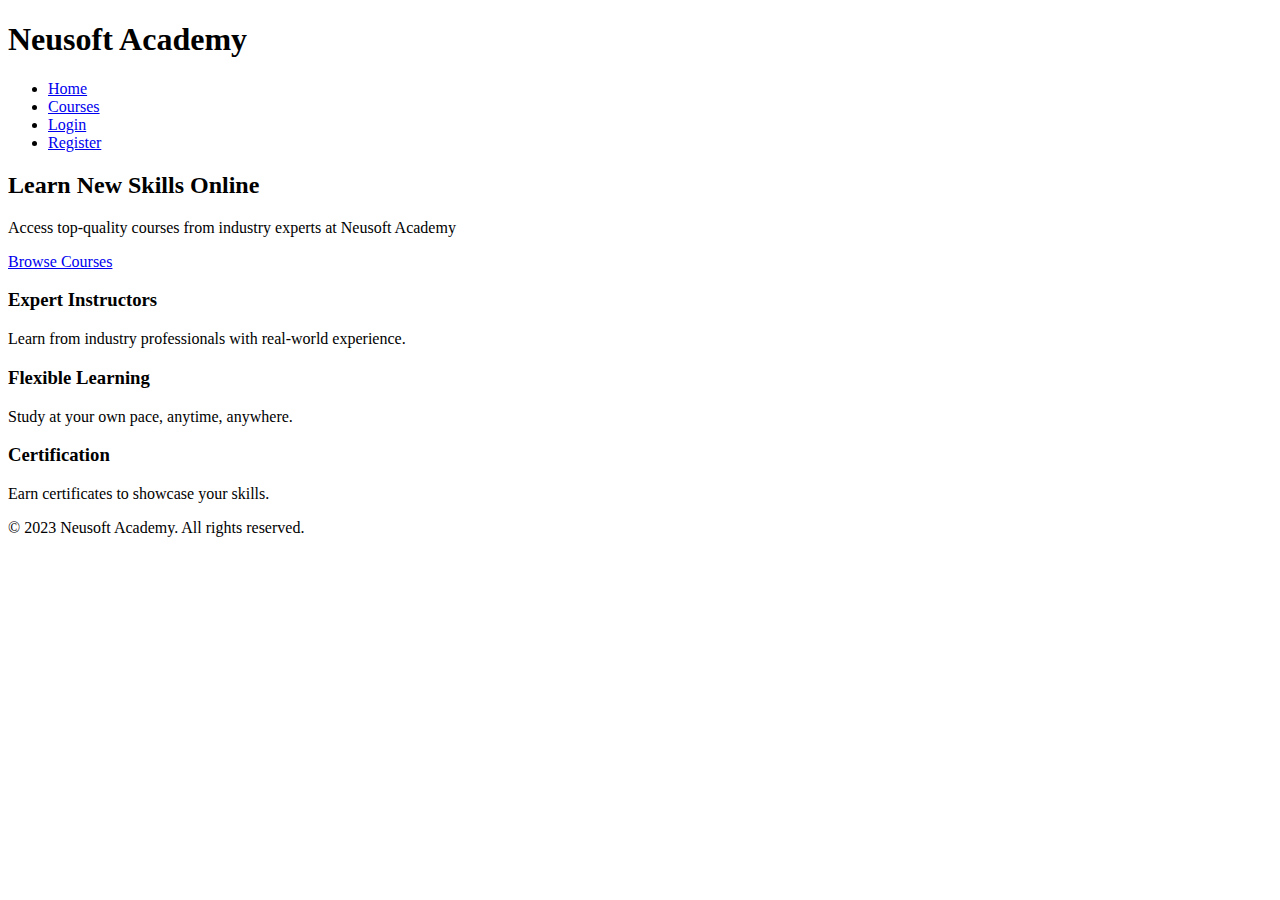
==== index.html @ 87acdb53 "Add files via upload" ====
<!DOCTYPE html>
<html lang="en">
<head>
    <meta charset="UTF-8">
    <meta name="viewport" content="width=device-width, initial-scale=1.0">
    <title>Neusoft Academy - Home</title>
    <link rel="stylesheet" href="css/style.css">
    <link rel="stylesheet" href="css/responsive.css">
</head>
<body>
    <header>
        <div class="container">
            <div class="logo">
                <h1>Neusoft Academy</h1>
            </div>
            <nav>
                <ul>
                    <li><a href="index.html" class="active">Home</a></li>
                    <li><a href="courses.html">Courses</a></li>
                    <li><a href="login.html">Login</a></li>
                    <li><a href="register.html">Register</a></li>
                </ul>
            </nav>
        </div>
    </header>

    <section class="hero">
        <div class="container">
            <h2>Learn New Skills Online</h2>
            <p>Access top-quality courses from industry experts at Neusoft Academy</p>
            <a href="courses.html" class="btn">Browse Courses</a>
        </div>
    </section>

    <section class="features">
        <div class="container">
            <div class="feature-box">
                <h3>Expert Instructors</h3>
                <p>Learn from industry professionals with real-world experience.</p>
            </div>
            <div class="feature-box">
                <h3>Flexible Learning</h3>
                <p>Study at your own pace, anytime, anywhere.</p>
            </div>
            <div class="feature-box">
                <h3>Certification</h3>
                <p>Earn certificates to showcase your skills.</p>
            </div>
        </div>
    </section>

    <footer>
        <div class="container">
            <p>&copy; 2023 Neusoft Academy. All rights reserved.</p>
        </div>
    </footer>

    <script src="js/main.js"></script>
</body>
</html>
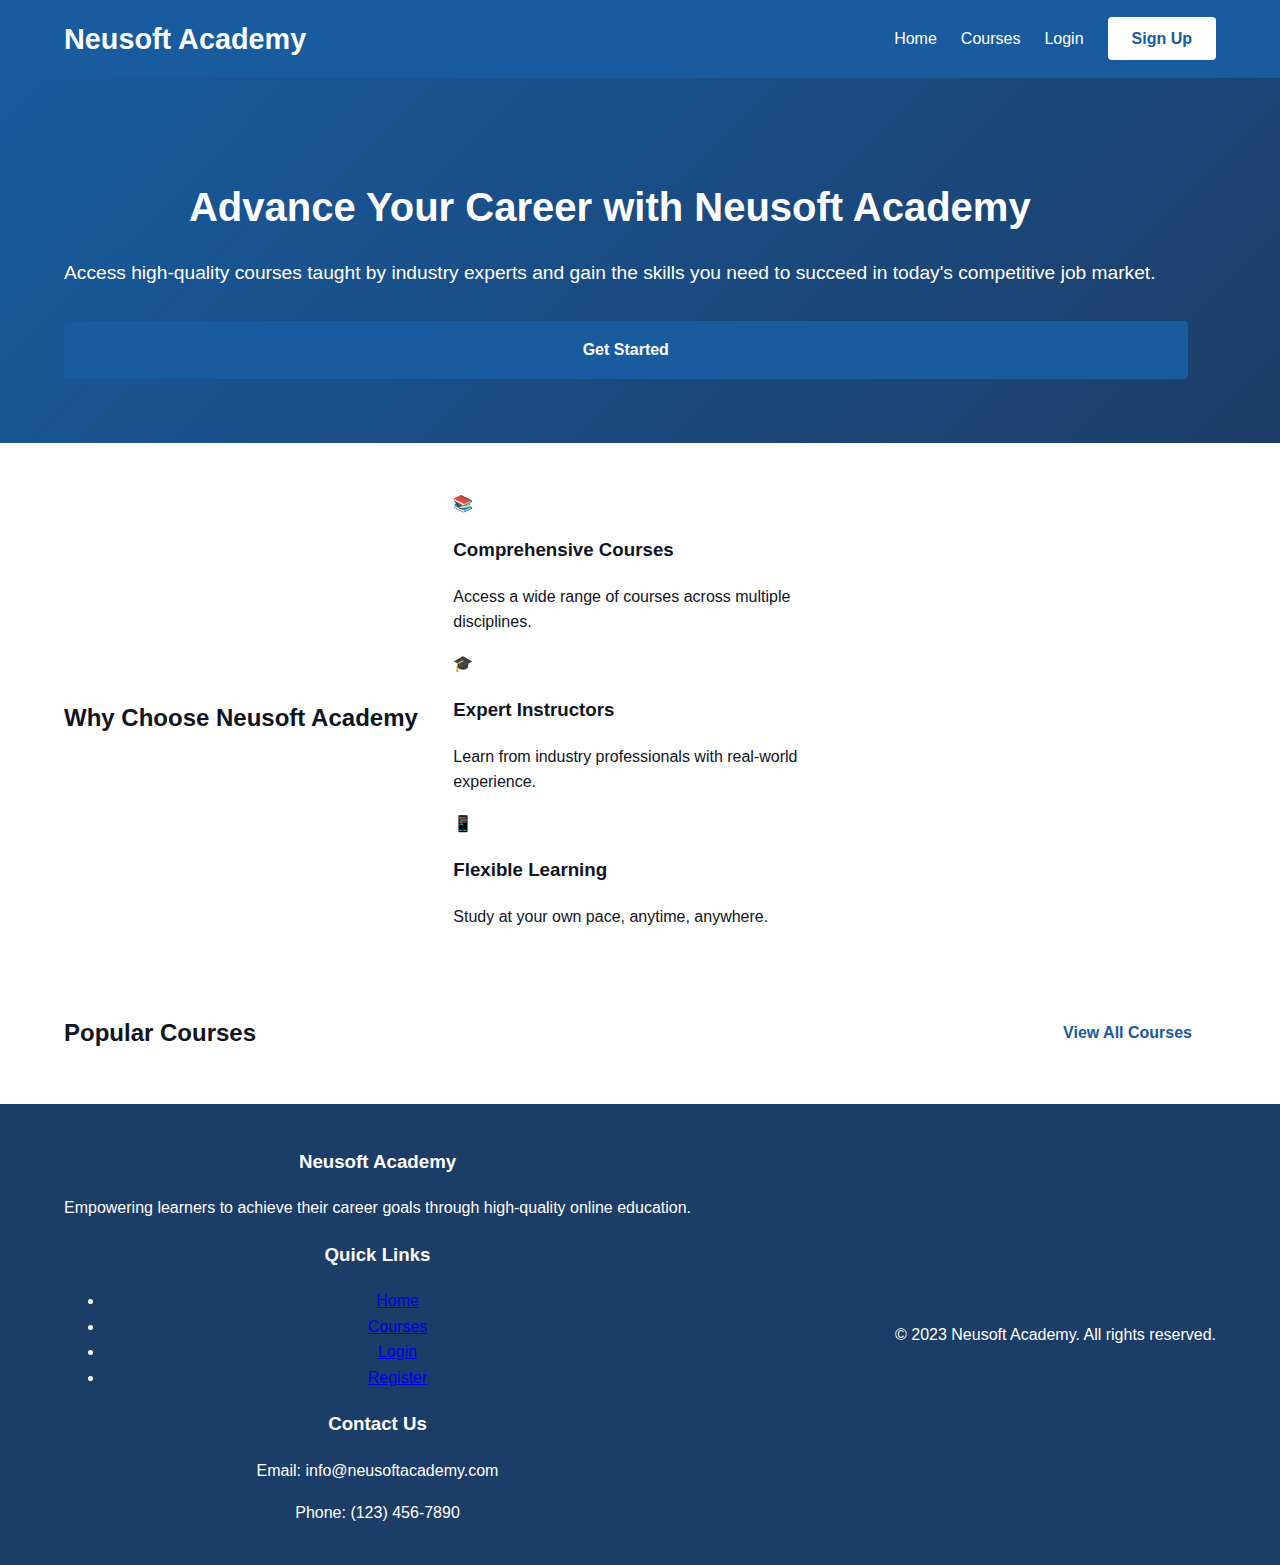
==== commit dc5c7939: "Update index.html" ====
--- a/index.html
+++ b/index.html
@@ -3,9 +3,9 @@
 <head>
     <meta charset="UTF-8">
     <meta name="viewport" content="width=device-width, initial-scale=1.0">
-    <title>Neusoft Academy - Home</title>
+    <title>Neusoft Academy - Online Learning Platform</title>
     <link rel="stylesheet" href="css/style.css">
-    <link rel="stylesheet" href="css/responsive.css">
+    <link rel="stylesheet" href="css/auth.css">
 </head>
 <body>
     <header>
@@ -15,10 +15,10 @@
             </div>
             <nav>
                 <ul>
-                    <li><a href="index.html" class="active">Home</a></li>
+                    <li><a href="index.html">Home</a></li>
                     <li><a href="courses.html">Courses</a></li>
                     <li><a href="login.html">Login</a></li>
-                    <li><a href="register.html">Register</a></li>
+                    <li><a href="register.html" class="btn">Sign Up</a></li>
                 </ul>
             </nav>
         </div>
@@ -26,32 +26,74 @@
 
     <section class="hero">
         <div class="container">
-            <h2>Learn New Skills Online</h2>
-            <p>Access top-quality courses from industry experts at Neusoft Academy</p>
-            <a href="courses.html" class="btn">Browse Courses</a>
+            <div class="hero-content">
+                <h2>Advance Your Career with Neusoft Academy</h2>
+                <p>Access high-quality courses taught by industry experts and gain the skills you need to succeed in today's competitive job market.</p>
+                <a href="register.html" class="btn btn-primary">Get Started</a>
+            </div>
         </div>
     </section>
 
     <section class="features">
         <div class="container">
-            <div class="feature-box">
-                <h3>Expert Instructors</h3>
-                <p>Learn from industry professionals with real-world experience.</p>
+            <h2>Why Choose Neusoft Academy</h2>
+            <div class="features-grid">
+                <div class="feature">
+                    <div class="feature-icon">📚</div>
+                    <h3>Comprehensive Courses</h3>
+                    <p>Access a wide range of courses across multiple disciplines.</p>
+                </div>
+                <div class="feature">
+                    <div class="feature-icon">🎓</div>
+                    <h3>Expert Instructors</h3>
+                    <p>Learn from industry professionals with real-world experience.</p>
+                </div>
+                <div class="feature">
+                    <div class="feature-icon">📱</div>
+                    <h3>Flexible Learning</h3>
+                    <p>Study at your own pace, anytime, anywhere.</p>
+                </div>
             </div>
-            <div class="feature-box">
-                <h3>Flexible Learning</h3>
-                <p>Study at your own pace, anytime, anywhere.</p>
+        </div>
+    </section>
+
+    <section class="popular-courses">
+        <div class="container">
+            <h2>Popular Courses</h2>
+            <div class="courses-grid" id="popularCourses">
+                <!-- Courses will be loaded via JavaScript -->
             </div>
-            <div class="feature-box">
-                <h3>Certification</h3>
-                <p>Earn certificates to showcase your skills.</p>
+            <div class="text-center">
+                <a href="courses.html" class="btn btn-secondary">View All Courses</a>
             </div>
         </div>
     </section>
 
     <footer>
         <div class="container">
-            <p>&copy; 2023 Neusoft Academy. All rights reserved.</p>
+            <div class="footer-content">
+                <div class="footer-section">
+                    <h3>Neusoft Academy</h3>
+                    <p>Empowering learners to achieve their career goals through high-quality online education.</p>
+                </div>
+                <div class="footer-section">
+                    <h3>Quick Links</h3>
+                    <ul>
+                        <li><a href="index.html">Home</a></li>
+                        <li><a href="courses.html">Courses</a></li>
+                        <li><a href="login.html">Login</a></li>
+                        <li><a href="register.html">Register</a></li>
+                    </ul>
+                </div>
+                <div class="footer-section">
+                    <h3>Contact Us</h3>
+                    <p>Email: info@neusoftacademy.com</p>
+                    <p>Phone: (123) 456-7890</p>
+                </div>
+            </div>
+            <div class="footer-bottom">
+                <p>&copy; 2023 Neusoft Academy. All rights reserved.</p>
+            </div>
         </div>
     </footer>
 
--- a/css/style.css
+++ b/css/style.css
@@ -0,0 +1,154 @@
+/* Color Palette */
+:root {
+    --primary: #185b9f;
+    --primary-dark: #1c4c83;
+    --primary-darker: #1c3d67;
+    --secondary: #4f74af;
+    --light: #dde1ef;
+    --lighter: #ffffff;
+    --dark: #10141e;
+    --gray: #5c5c5c;
+}
+
+/* Base Styles */
+body {
+    font-family: 'Segoe UI', Tahoma, Geneva, Verdana, sans-serif;
+    line-height: 1.6;
+    color: var(--dark);
+    margin: 0;
+    padding: 0;
+    background-color: var(--lighter);
+}
+
+.container {
+    width: 90%;
+    max-width: 1200px;
+    margin: 0 auto;
+    padding: 0 15px;
+}
+
+/* Header Styles */
+header {
+    background-color: var(--primary);
+    color: var(--lighter);
+    padding: 1rem 0;
+    box-shadow: 0 2px 5px rgba(0,0,0,0.1);
+}
+
+.logo h1 {
+    margin: 0;
+    font-size: 1.8rem;
+}
+
+nav ul {
+    list-style: none;
+    display: flex;
+    margin: 0;
+    padding: 0;
+}
+
+nav ul li {
+    margin-left: 1.5rem;
+}
+
+nav ul li a {
+    color: var(--lighter);
+    text-decoration: none;
+    font-weight: 500;
+    transition: color 0.3s;
+}
+
+nav ul li a:hover, nav ul li a.active {
+    color: var(--light);
+}
+
+/* Hero Section */
+.hero {
+    background: linear-gradient(135deg, var(--primary), var(--primary-darker));
+    color: var(--lighter);
+    padding: 4rem 0;
+    text-align: center;
+}
+
+.hero h2 {
+    font-size: 2.5rem;
+    margin-bottom: 1rem;
+}
+
+.hero p {
+    font-size: 1.2rem;
+    margin-bottom: 2rem;
+}
+
+/* Button Styles */
+.btn {
+    display: inline-block;
+    background-color: var(--lighter);
+    color: var(--primary);
+    padding: 0.8rem 1.5rem;
+    border-radius: 4px;
+    text-decoration: none;
+    font-weight: 600;
+    transition: all 0.3s;
+}
+
+.btn:hover {
+    background-color: var(--light);
+    transform: translateY(-2px);
+}
+
+/* Features Section */
+.features {
+    padding: 3rem 0;
+}
+
+.feature-box {
+    background-color: var(--lighter);
+    border: 1px solid var(--light);
+    border-radius: 8px;
+    padding: 1.5rem;
+    margin: 1rem;
+    text-align: center;
+    box-shadow: 0 2px 10px rgba(0,0,0,0.05);
+    transition: transform 0.3s;
+}
+
+.feature-box:hover {
+    transform: translateY(-5px);
+}
+
+.feature-box h3 {
+    color: var(--primary);
+    margin-top: 0;
+}
+
+/* Footer */
+footer {
+    background-color: var(--primary-darker);
+    color: var(--lighter);
+    text-align: center;
+    padding: 1.5rem 0;
+    margin-top: 2rem;
+}
+
+/* Responsive Grid */
+@media (min-width: 768px) {
+    .container {
+        display: flex;
+        flex-wrap: wrap;
+        justify-content: space-between;
+        align-items: center;
+    }
+    
+    .features .container {
+        display: grid;
+        grid-template-columns: repeat(3, 1fr);
+        gap: 1rem;
+    }
+    
+    header .container {
+        display: flex;
+        justify-content: space-between;
+        align-items: center;
+    }
+}
--- a/css/auth.css
+++ b/css/auth.css
@@ -0,0 +1,83 @@
+.auth-container {
+    display: flex;
+    justify-content: center;
+    align-items: center;
+    min-height: calc(100vh - 200px);
+    padding: 2rem 0;
+}
+
+.auth-form {
+    background-color: var(--lighter);
+    border-radius: 8px;
+    box-shadow: 0 4px 15px rgba(0, 0, 0, 0.1);
+    padding: 2rem;
+    width: 100%;
+    max-width: 500px;
+}
+
+.auth-form h2 {
+    color: var(--primary);
+    text-align: center;
+    margin-bottom: 1.5rem;
+}
+
+.form-group {
+    margin-bottom: 1.5rem;
+}
+
+.form-group label {
+    display: block;
+    margin-bottom: 0.5rem;
+    color: var(--primary-dark);
+    font-weight: 500;
+}
+
+.form-group input,
+.form-group select,
+.form-group textarea {
+    width: 100%;
+    padding: 0.8rem;
+    border: 1px solid var(--light);
+    border-radius: 4px;
+    font-size: 1rem;
+    transition: border-color 0.3s;
+}
+
+.form-group input:focus,
+.form-group select:focus,
+.form-group textarea:focus {
+    outline: none;
+    border-color: var(--primary);
+}
+
+.btn-primary {
+    background-color: var(--primary);
+    color: white;
+    width: 100%;
+    padding: 1rem;
+    font-size: 1rem;
+    border: none;
+    border-radius: 4px;
+    cursor: pointer;
+    transition: background-color 0.3s;
+}
+
+.btn-primary:hover {
+    background-color: var(--primary-dark);
+}
+
+.auth-link {
+    text-align: center;
+    margin-top: 1.5rem;
+    color: var(--gray);
+}
+
+.auth-link a {
+    color: var(--primary);
+    text-decoration: none;
+    font-weight: 500;
+}
+
+.auth-link a:hover {
+    text-decoration: underline;
+}
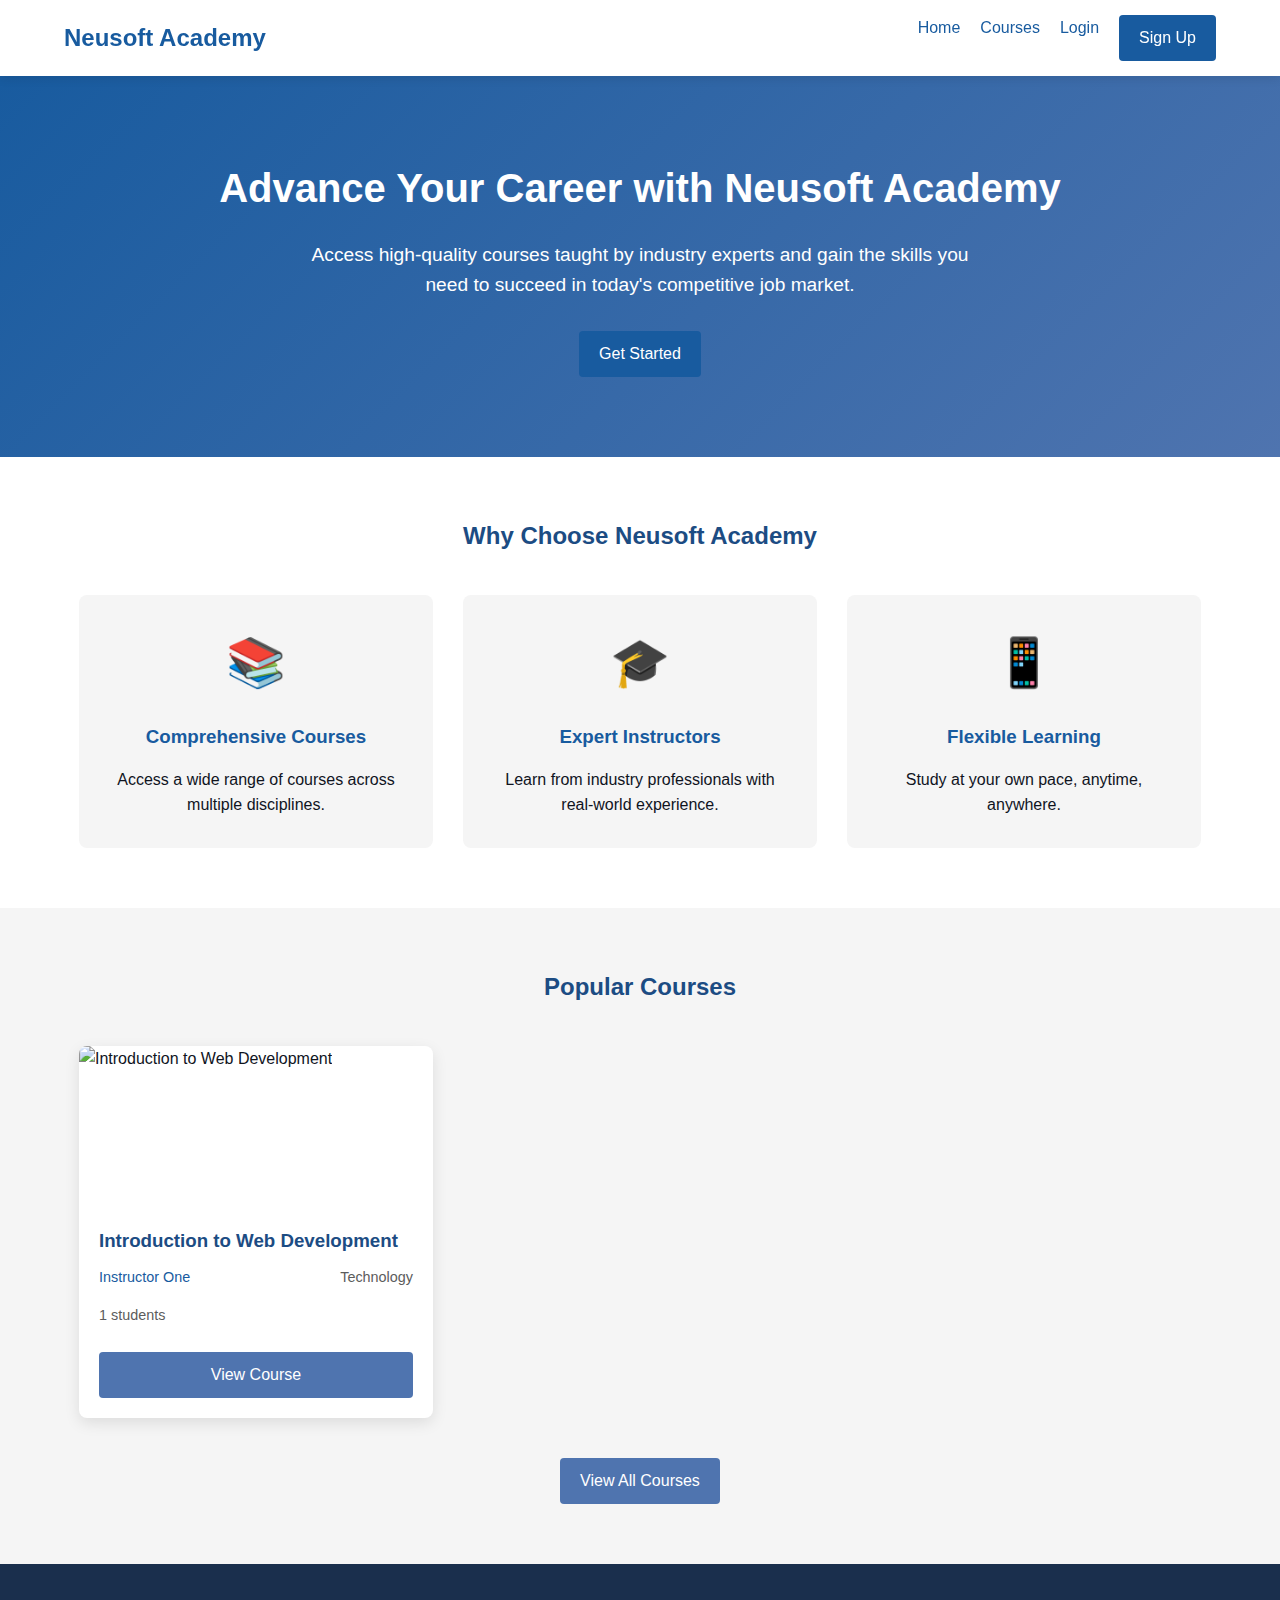
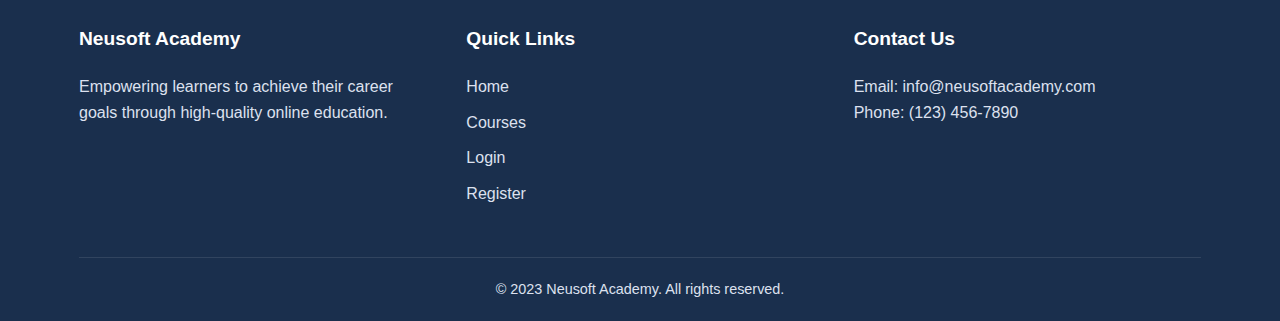
==== commit 8d87fd90: "Update index.html" ====
--- a/index.html
+++ b/index.html
@@ -98,5 +98,6 @@
     </footer>
 
     <script src="js/main.js"></script>
+    <script src="js/database.js"></script>
 </body>
 </html>
--- a/css/style.css
+++ b/css/style.css
@@ -1,23 +1,38 @@
-/* Color Palette */
+/* Global Styles */
 :root {
-    --primary: #185b9f;
+    --primary-color: #185b9f;
     --primary-dark: #1c4c83;
     --primary-darker: #1c3d67;
-    --secondary: #4f74af;
-    --light: #dde1ef;
-    --lighter: #ffffff;
-    --dark: #10141e;
+    --primary-darkest: #1a2f4d;
+    --secondary-color: #4f74af;
+    --secondary-light: #758ebf;
+    --secondary-lighter: #98a9cf;
+    --secondary-lightest: #bac5df;
+    --light-color: #dde1ef;
+    --white: #ffffff;
+    --black: #000000;
+    --gray-dark: #162134;
+    --gray-darker: #10141e;
     --gray: #5c5c5c;
-}
-
-/* Base Styles */
+    --gray-light: #d3d3d3;
+    --gray-lighter: #f5f5f5;
+    --success-color: #28a745;
+    --warning-color: #ffc107;
+    --danger-color: #dc3545;
+    --info-color: #17a2b8;
+}
+
+* {
+    margin: 0;
+    padding: 0;
+    box-sizing: border-box;
+}
+
 body {
     font-family: 'Segoe UI', Tahoma, Geneva, Verdana, sans-serif;
     line-height: 1.6;
-    color: var(--dark);
-    margin: 0;
-    padding: 0;
-    background-color: var(--lighter);
+    color: var(--gray-darker);
+    background-color: var(--gray-lighter);
 }
 
 .container {
@@ -27,128 +42,315 @@
     padding: 0 15px;
 }
 
+a {
+    text-decoration: none;
+    color: var(--primary-color);
+    transition: color 0.3s ease;
+}
+
+a:hover {
+    color: var(--primary-dark);
+}
+
+img {
+    max-width: 100%;
+    height: auto;
+}
+
+.btn {
+    display: inline-block;
+    padding: 10px 20px;
+    background-color: var(--primary-color);
+    color: var(--white);
+    border: none;
+    border-radius: 4px;
+    cursor: pointer;
+    transition: all 0.3s ease;
+    text-align: center;
+}
+
+.btn:hover {
+    background-color: var(--primary-dark);
+    color: var(--white);
+    transform: translateY(-2px);
+}
+
+.btn-primary {
+    background-color: var(--primary-color);
+    color: var(--white);
+}
+
+.btn-primary:hover {
+    background-color: var(--primary-dark);
+}
+
+.btn-secondary {
+    background-color: var(--secondary-color);
+    color: var(--white);
+}
+
+.btn-secondary:hover {
+    background-color: var(--secondary-light);
+}
+
+.text-center {
+    text-align: center;
+}
+
 /* Header Styles */
 header {
-    background-color: var(--primary);
-    color: var(--lighter);
-    padding: 1rem 0;
-    box-shadow: 0 2px 5px rgba(0,0,0,0.1);
+    background-color: var(--white);
+    box-shadow: 0 2px 10px rgba(0, 0, 0, 0.1);
+    position: sticky;
+    top: 0;
+    z-index: 1000;
+}
+
+header .container {
+    display: flex;
+    justify-content: space-between;
+    align-items: center;
+    padding: 15px 0;
 }
 
 .logo h1 {
-    margin: 0;
-    font-size: 1.8rem;
+    color: var(--primary-color);
+    font-size: 24px;
+    font-weight: 700;
 }
 
 nav ul {
+    display: flex;
     list-style: none;
-    display: flex;
-    margin: 0;
-    padding: 0;
 }
 
 nav ul li {
-    margin-left: 1.5rem;
+    margin-left: 20px;
 }
 
 nav ul li a {
-    color: var(--lighter);
-    text-decoration: none;
     font-weight: 500;
-    transition: color 0.3s;
-}
-
-nav ul li a:hover, nav ul li a.active {
-    color: var(--light);
+    padding: 5px 0;
+    position: relative;
+}
+
+nav ul li a.active {
+    color: var(--primary-dark);
+    font-weight: 600;
+}
+
+nav ul li a.active::after {
+    content: '';
+    position: absolute;
+    bottom: 0;
+    left: 0;
+    width: 100%;
+    height: 2px;
+    background-color: var(--primary-color);
 }
 
 /* Hero Section */
 .hero {
-    background: linear-gradient(135deg, var(--primary), var(--primary-darker));
-    color: var(--lighter);
-    padding: 4rem 0;
-    text-align: center;
-}
-
-.hero h2 {
+    background: linear-gradient(135deg, var(--primary-color), var(--secondary-color));
+    color: var(--white);
+    padding: 80px 0;
+    text-align: center;
+}
+
+.hero-content h2 {
     font-size: 2.5rem;
-    margin-bottom: 1rem;
-}
-
-.hero p {
+    margin-bottom: 20px;
+}
+
+.hero-content p {
     font-size: 1.2rem;
-    margin-bottom: 2rem;
-}
-
-/* Button Styles */
-.btn {
-    display: inline-block;
-    background-color: var(--lighter);
-    color: var(--primary);
-    padding: 0.8rem 1.5rem;
-    border-radius: 4px;
-    text-decoration: none;
-    font-weight: 600;
-    transition: all 0.3s;
-}
-
-.btn:hover {
-    background-color: var(--light);
-    transform: translateY(-2px);
+    max-width: 700px;
+    margin: 0 auto 30px;
 }
 
 /* Features Section */
 .features {
-    padding: 3rem 0;
-}
-
-.feature-box {
-    background-color: var(--lighter);
-    border: 1px solid var(--light);
+    padding: 60px 0;
+    background-color: var(--white);
+}
+
+.features h2 {
+    text-align: center;
+    margin-bottom: 40px;
+    color: var(--primary-dark);
+}
+
+.features-grid {
+    display: grid;
+    grid-template-columns: repeat(auto-fit, minmax(300px, 1fr));
+    gap: 30px;
+}
+
+.feature {
+    text-align: center;
+    padding: 30px;
     border-radius: 8px;
-    padding: 1.5rem;
-    margin: 1rem;
-    text-align: center;
-    box-shadow: 0 2px 10px rgba(0,0,0,0.05);
-    transition: transform 0.3s;
-}
-
-.feature-box:hover {
+    background-color: var(--gray-lighter);
+    transition: transform 0.3s ease, box-shadow 0.3s ease;
+}
+
+.feature:hover {
     transform: translateY(-5px);
-}
-
-.feature-box h3 {
-    color: var(--primary);
-    margin-top: 0;
-}
-
-/* Footer */
+    box-shadow: 0 10px 20px rgba(0, 0, 0, 0.1);
+}
+
+.feature-icon {
+    font-size: 3rem;
+    margin-bottom: 20px;
+}
+
+.feature h3 {
+    margin-bottom: 15px;
+    color: var(--primary-color);
+}
+
+/* Courses Section */
+.popular-courses {
+    padding: 60px 0;
+    background-color: var(--gray-lighter);
+}
+
+.popular-courses h2 {
+    text-align: center;
+    margin-bottom: 40px;
+    color: var(--primary-dark);
+}
+
+.courses-grid {
+    display: grid;
+    grid-template-columns: repeat(auto-fill, minmax(280px, 1fr));
+    gap: 30px;
+    margin-bottom: 40px;
+}
+
+.course-card {
+    background-color: var(--white);
+    border-radius: 8px;
+    overflow: hidden;
+    box-shadow: 0 5px 15px rgba(0, 0, 0, 0.1);
+    transition: transform 0.3s ease, box-shadow 0.3s ease;
+}
+
+.course-card:hover {
+    transform: translateY(-5px);
+    box-shadow: 0 10px 25px rgba(0, 0, 0, 0.15);
+}
+
+.course-image {
+    height: 160px;
+    overflow: hidden;
+}
+
+.course-image img {
+    width: 100%;
+    height: 100%;
+    object-fit: cover;
+    transition: transform 0.5s ease;
+}
+
+.course-card:hover .course-image img {
+    transform: scale(1.05);
+}
+
+.course-info {
+    padding: 20px;
+}
+
+.course-info h3 {
+    margin-bottom: 10px;
+    color: var(--primary-dark);
+}
+
+.course-meta {
+    display: flex;
+    justify-content: space-between;
+    margin-bottom: 15px;
+    font-size: 0.9rem;
+    color: var(--gray);
+}
+
+.course-instructor {
+    color: var(--primary-color);
+}
+
+.course-price {
+    font-weight: bold;
+    color: var(--primary-dark);
+}
+
+.course-rating {
+    color: var(--warning-color);
+}
+
+/* Footer Styles */
 footer {
-    background-color: var(--primary-darker);
-    color: var(--lighter);
-    text-align: center;
-    padding: 1.5rem 0;
-    margin-top: 2rem;
-}
-
-/* Responsive Grid */
-@media (min-width: 768px) {
-    .container {
-        display: flex;
-        flex-wrap: wrap;
-        justify-content: space-between;
-        align-items: center;
-    }
-    
-    .features .container {
-        display: grid;
-        grid-template-columns: repeat(3, 1fr);
-        gap: 1rem;
-    }
-    
+    background-color: var(--primary-darkest);
+    color: var(--light-color);
+    padding: 60px 0 20px;
+}
+
+.footer-content {
+    display: grid;
+    grid-template-columns: repeat(auto-fit, minmax(250px, 1fr));
+    gap: 40px;
+    margin-bottom: 40px;
+}
+
+.footer-section h3 {
+    color: var(--white);
+    margin-bottom: 20px;
+    font-size: 1.2rem;
+}
+
+.footer-section ul {
+    list-style: none;
+}
+
+.footer-section ul li {
+    margin-bottom: 10px;
+}
+
+.footer-section ul li a {
+    color: var(--light-color);
+}
+
+.footer-section ul li a:hover {
+    color: var(--white);
+}
+
+.footer-bottom {
+    text-align: center;
+    padding-top: 20px;
+    border-top: 1px solid rgba(255, 255, 255, 0.1);
+    font-size: 0.9rem;
+}
+
+/* Responsive Styles */
+@media (max-width: 768px) {
     header .container {
-        display: flex;
-        justify-content: space-between;
-        align-items: center;
-    }
-}
+        flex-direction: column;
+        text-align: center;
+    }
+
+    nav ul {
+        margin-top: 20px;
+        flex-direction: column;
+    }
+
+    nav ul li {
+        margin: 5px 0;
+    }
+
+    .hero-content h2 {
+        font-size: 2rem;
+    }
+
+    .hero-content p {
+        font-size: 1rem;
+    }
+}
--- a/css/auth.css
+++ b/css/auth.css
@@ -1,83 +1,107 @@
+/* Authentication Styles */
 .auth-container {
     display: flex;
     justify-content: center;
     align-items: center;
-    min-height: calc(100vh - 200px);
-    padding: 2rem 0;
+    min-height: calc(100vh - 150px);
+    padding: 40px 0;
 }
 
 .auth-form {
-    background-color: var(--lighter);
+    background-color: var(--white);
+    padding: 40px;
     border-radius: 8px;
-    box-shadow: 0 4px 15px rgba(0, 0, 0, 0.1);
-    padding: 2rem;
+    box-shadow: 0 5px 20px rgba(0, 0, 0, 0.1);
     width: 100%;
     max-width: 500px;
 }
 
 .auth-form h2 {
-    color: var(--primary);
     text-align: center;
-    margin-bottom: 1.5rem;
+    margin-bottom: 30px;
+    color: var(--primary-dark);
 }
 
 .form-group {
-    margin-bottom: 1.5rem;
+    margin-bottom: 20px;
 }
 
 .form-group label {
     display: block;
-    margin-bottom: 0.5rem;
+    margin-bottom: 8px;
+    font-weight: 500;
     color: var(--primary-dark);
-    font-weight: 500;
 }
 
 .form-group input,
 .form-group select,
 .form-group textarea {
     width: 100%;
-    padding: 0.8rem;
-    border: 1px solid var(--light);
+    padding: 12px 15px;
+    border: 1px solid var(--gray-light);
     border-radius: 4px;
     font-size: 1rem;
-    transition: border-color 0.3s;
+    transition: border-color 0.3s ease;
 }
 
 .form-group input:focus,
 .form-group select:focus,
 .form-group textarea:focus {
+    border-color: var(--primary-color);
     outline: none;
-    border-color: var(--primary);
 }
 
-.btn-primary {
-    background-color: var(--primary);
-    color: white;
-    width: 100%;
-    padding: 1rem;
-    font-size: 1rem;
-    border: none;
-    border-radius: 4px;
+.checkbox-label {
+    display: flex;
+    align-items: center;
     cursor: pointer;
-    transition: background-color 0.3s;
 }
 
-.btn-primary:hover {
-    background-color: var(--primary-dark);
+.checkbox-label input {
+    margin-right: 10px;
 }
 
-.auth-link {
-    text-align: center;
-    margin-top: 1.5rem;
-    color: var(--gray);
+.auth-links {
+    display: flex;
+    justify-content: space-between;
+    margin-top: 20px;
+    font-size: 0.9rem;
 }
 
-.auth-link a {
-    color: var(--primary);
-    text-decoration: none;
-    font-weight: 500;
+.auth-links a {
+    color: var(--primary-color);
 }
 
-.auth-link a:hover {
+.auth-links a:hover {
     text-decoration: underline;
 }
+
+.message {
+    margin-top: 20px;
+    padding: 10px 15px;
+    border-radius: 4px;
+    text-align: center;
+}
+
+.message.success {
+    background-color: rgba(40, 167, 69, 0.1);
+    color: var(--success-color);
+    border: 1px solid var(--success-color);
+}
+
+.message.error {
+    background-color: rgba(220, 53, 69, 0.1);
+    color: var(--danger-color);
+    border: 1px solid var(--danger-color);
+}
+
+@media (max-width: 576px) {
+    .auth-form {
+        padding: 30px 20px;
+    }
+    
+    .auth-links {
+        flex-direction: column;
+        gap: 10px;
+    }
+}
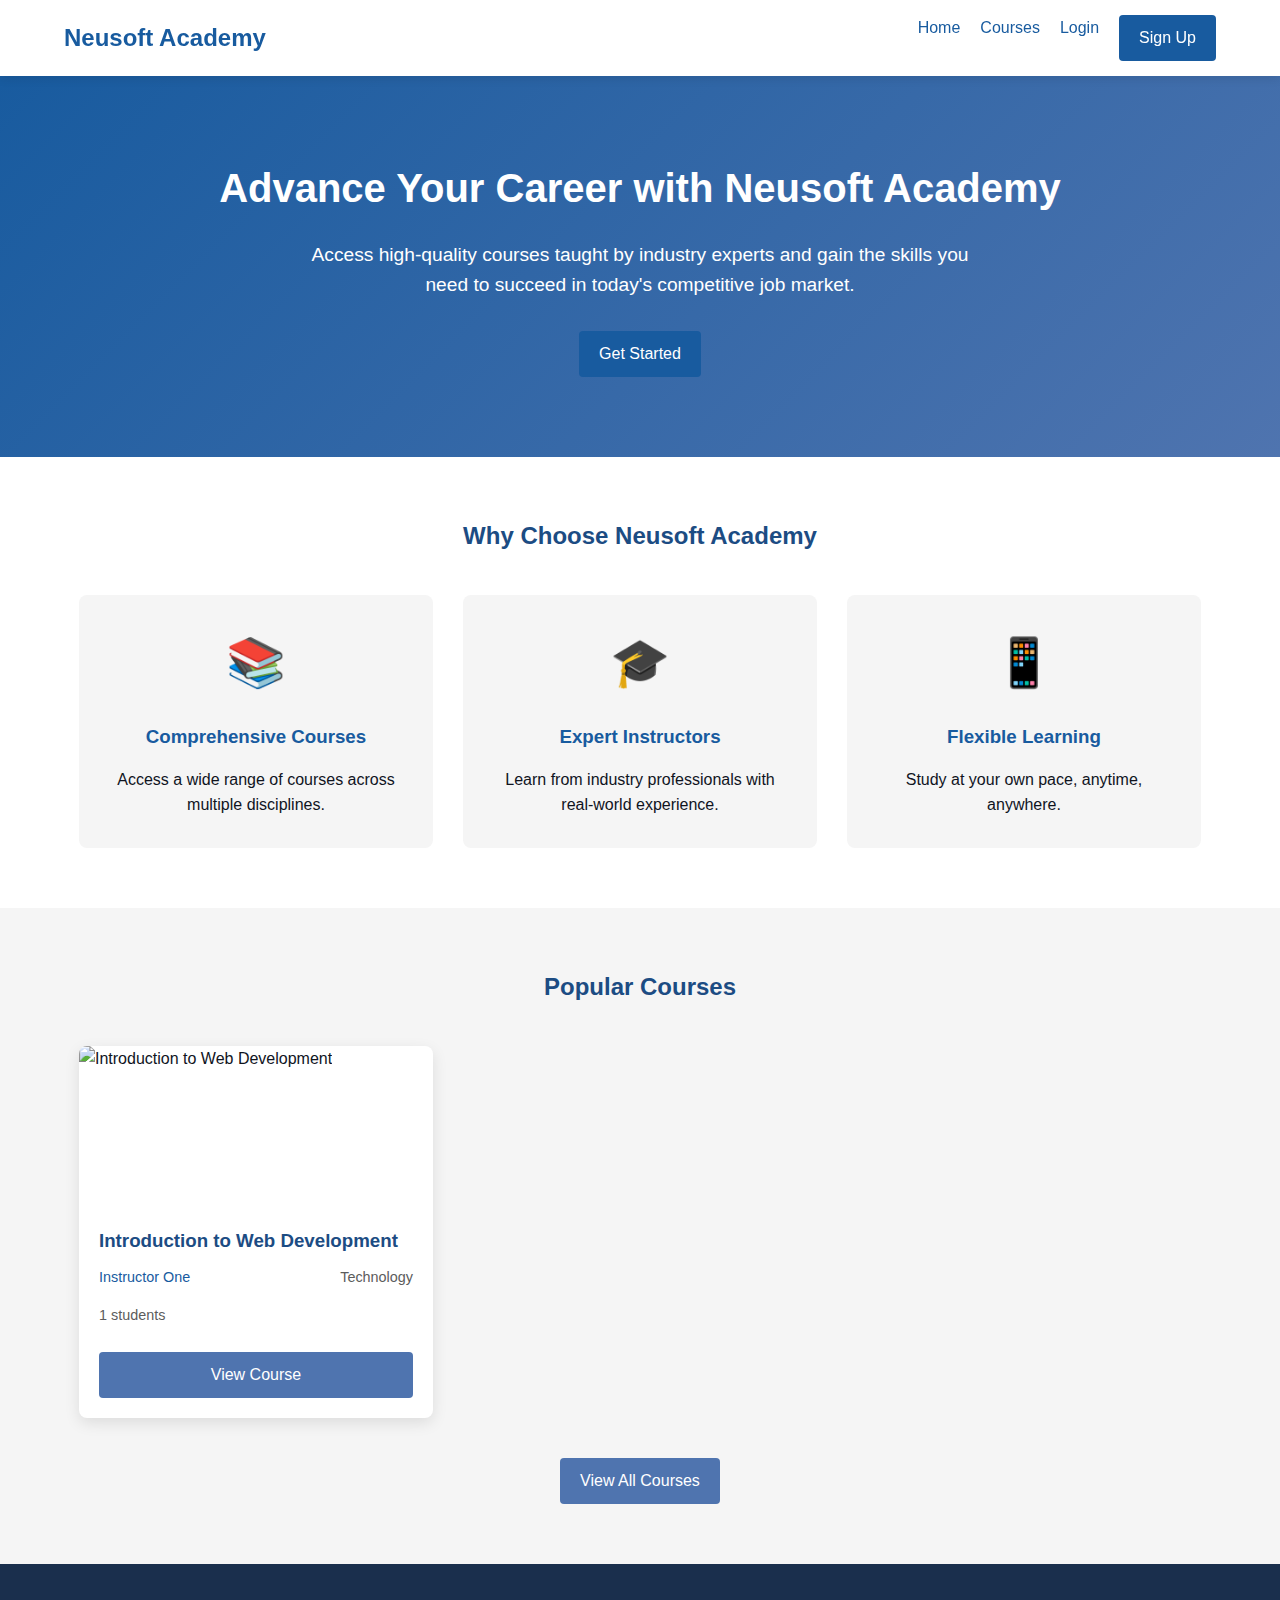
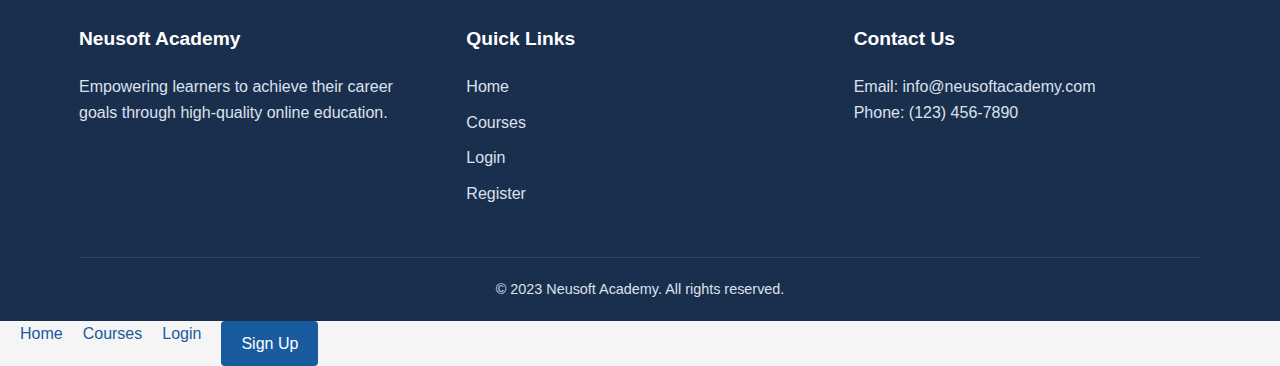
==== commit 3960fd77: "Update index.html" ====
--- a/index.html
+++ b/index.html
@@ -99,5 +99,13 @@
 
     <script src="js/main.js"></script>
     <script src="js/database.js"></script>
+    <nav>
+    <ul>
+        <li><a href="index.html">Home</a></li>
+        <li><a href="courses.html">Courses</a></li>
+        <li><a href="login.html">Login</a></li>
+        <li><a href="register.html" class="btn">Sign Up</a></li>
+    </ul>
+</nav>
 </body>
 </html>
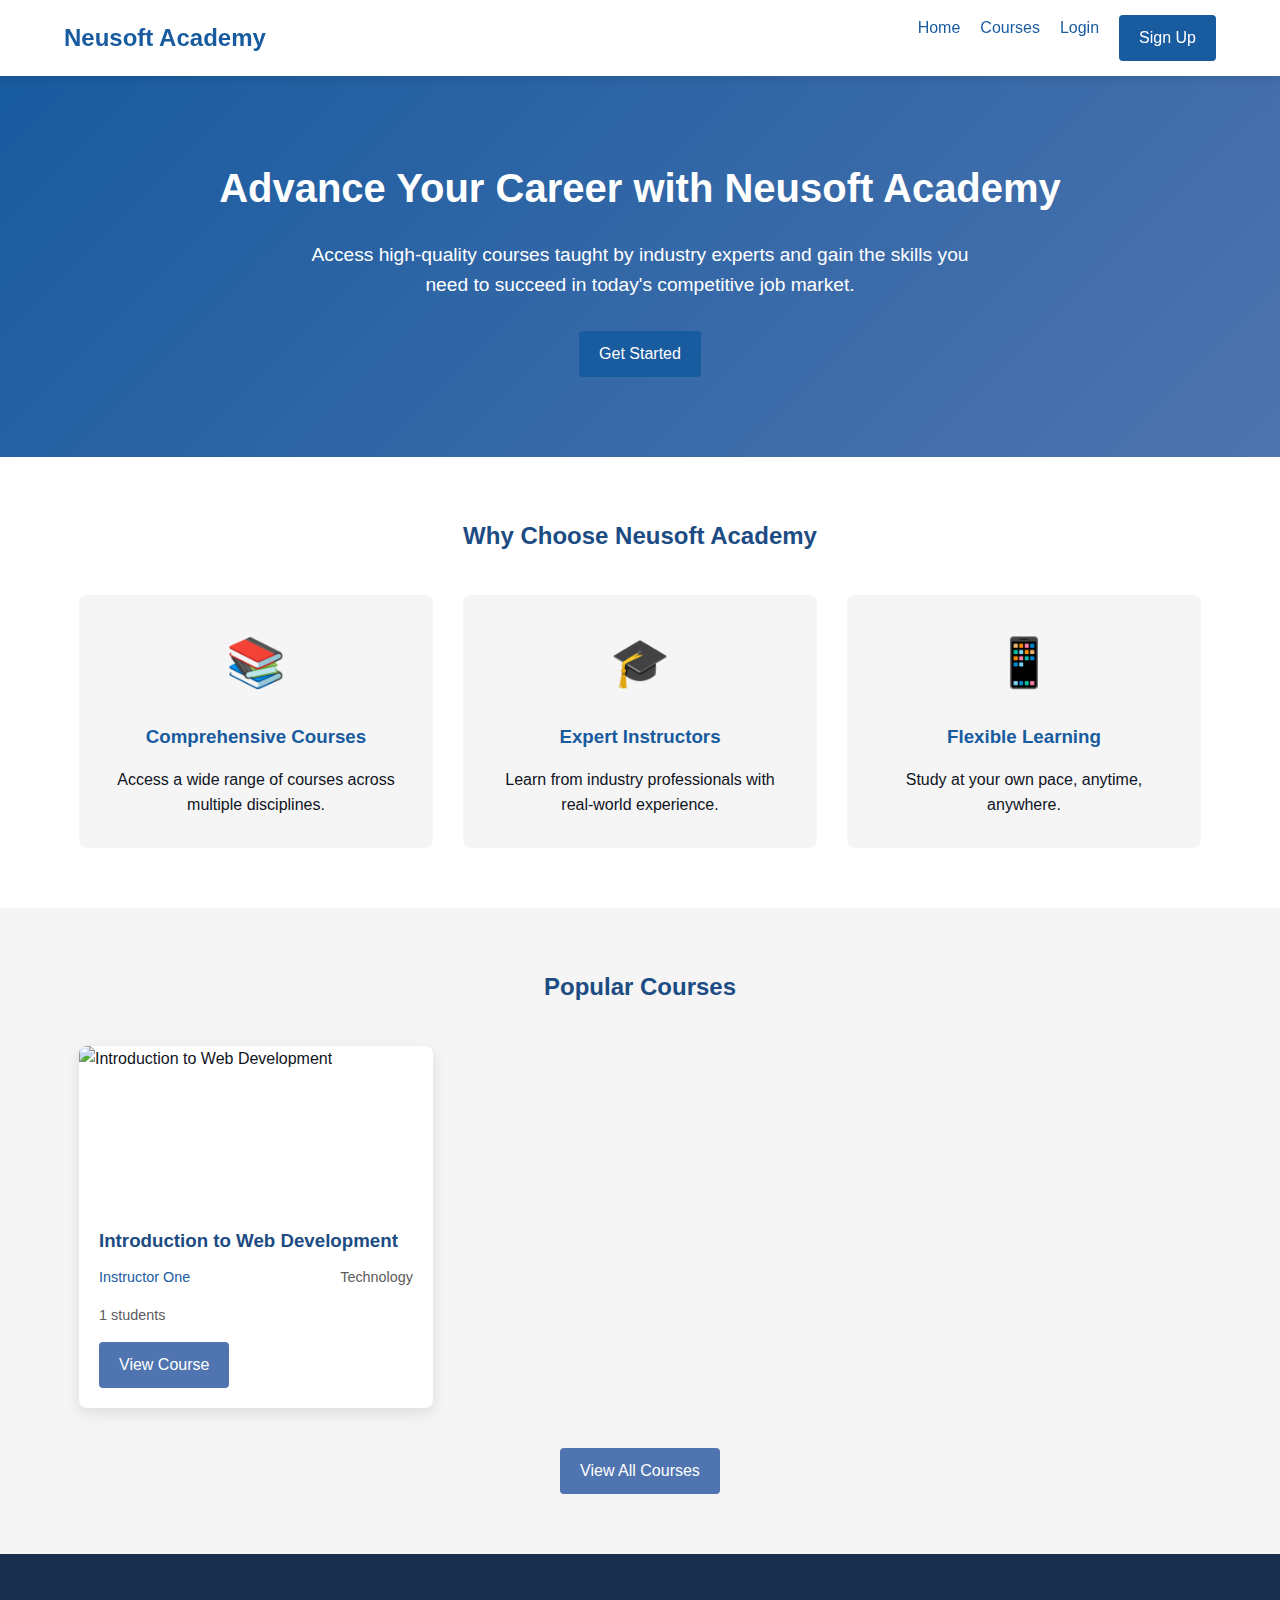
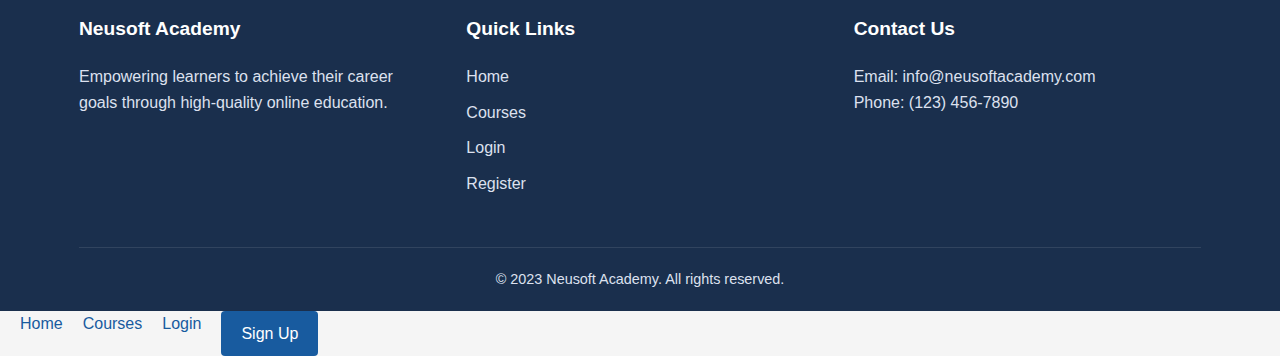
==== commit cef185ef: "Update index.html" ====
--- a/index.html
+++ b/index.html
@@ -7,6 +7,7 @@
     <link rel="stylesheet" href="css/style.css">
     <link rel="stylesheet" href="css/auth.css">
 </head>
+    <meta http-equiv="Content-Security-Policy" content="default-src 'self'; script-src 'self'">
 <body>
     <header>
         <div class="container">
